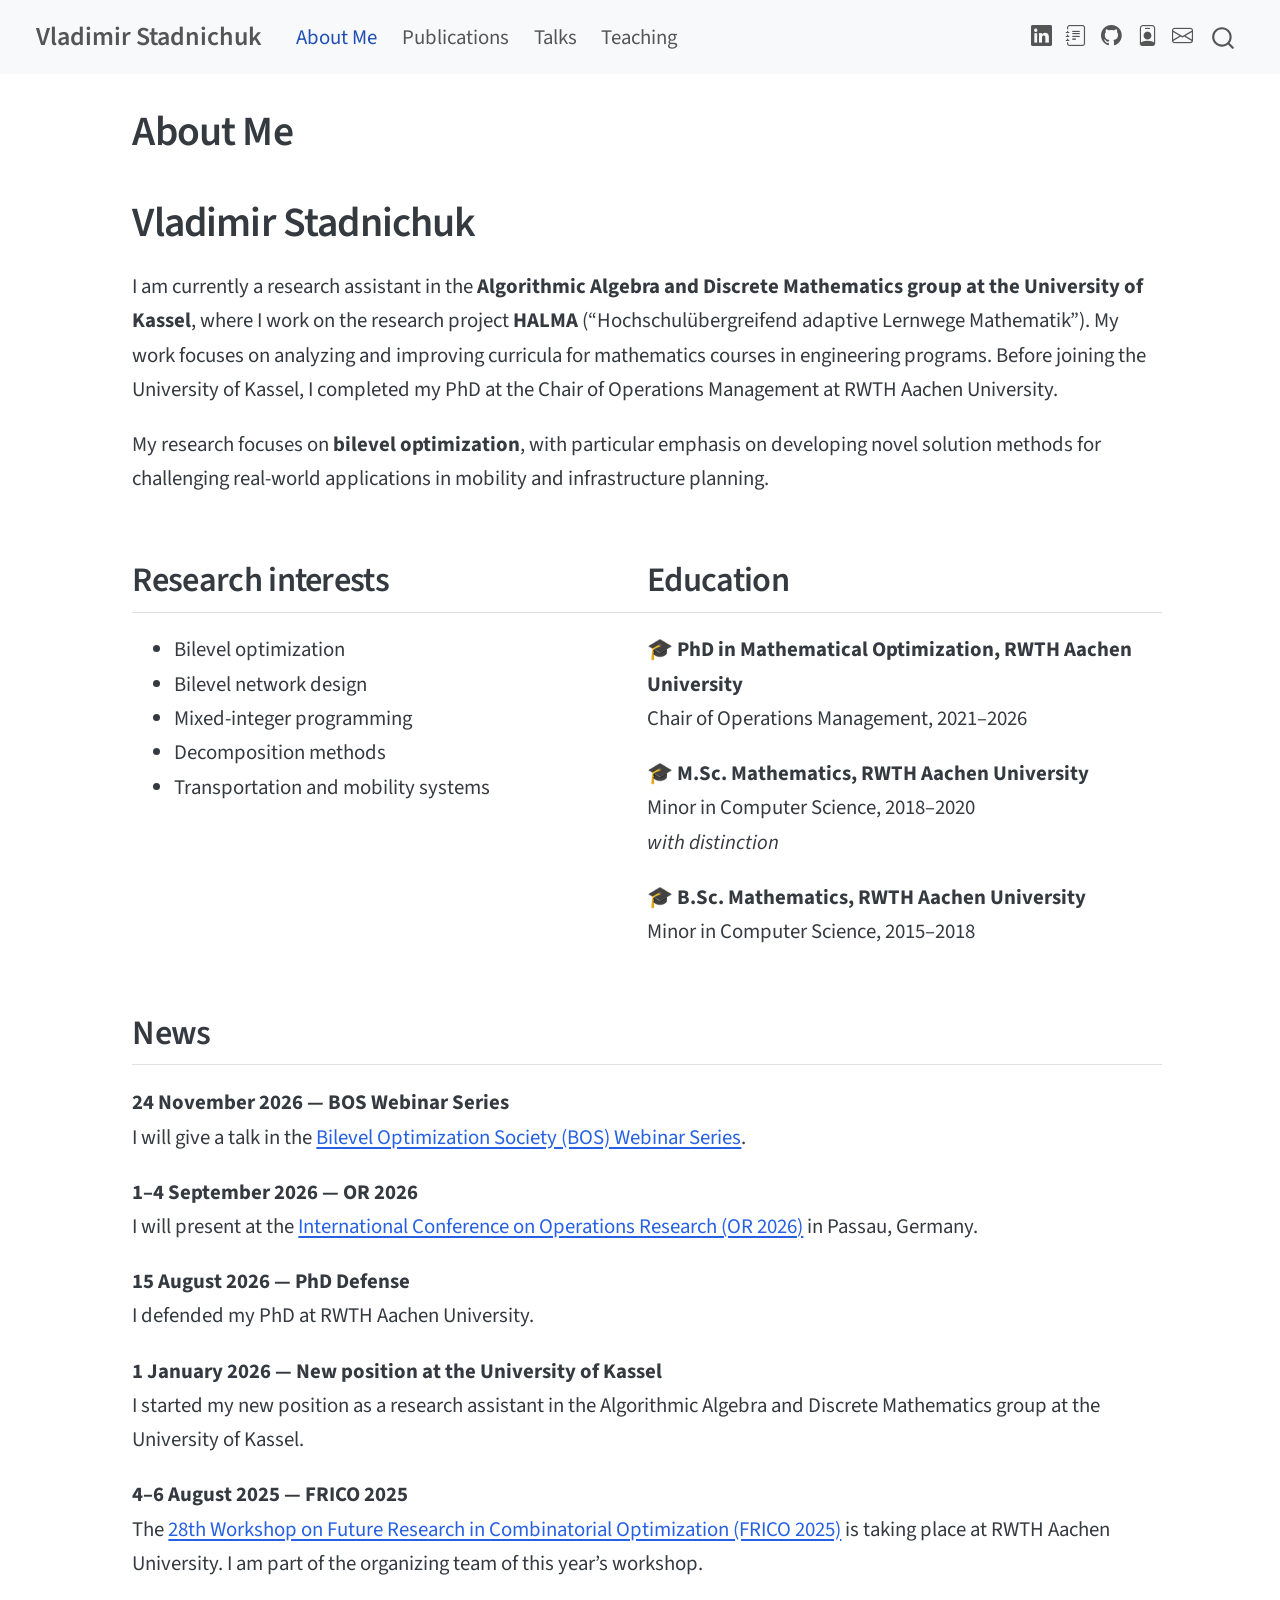
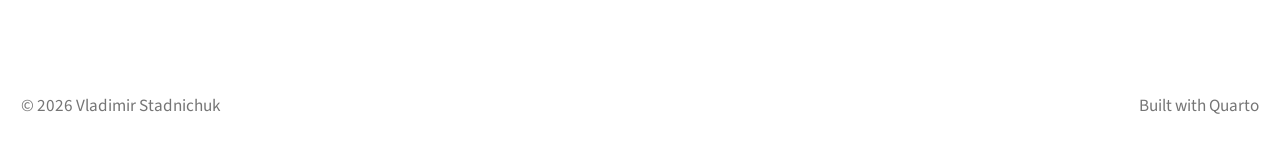
==== docs/index.html @ 01f08831 "First webpage draft" ====
<!DOCTYPE html>
<html xmlns="http://www.w3.org/1999/xhtml" lang="en" xml:lang="en"><head>

<meta charset="utf-8">
<meta name="generator" content="quarto-1.10.18">

<meta name="viewport" content="width=device-width, initial-scale=1.0, user-scalable=yes">


<title>About Me – Vladimir Stadnichuk</title>
<style>
/* Default styles provided by pandoc.
** See https://pandoc.org/MANUAL.html#variables-for-html for config info.
*/
span.smallcaps{font-variant: small-caps;}
div.columns{display: flex; gap: 1.5em;}
div.column{flex: auto;}
@media screen {
div.columns{gap: min(4vw, 1.5em);}
div.column{overflow-x: auto;}
}
div.hanging-indent{margin-left: 1.5em; text-indent: -1.5em;}
ul.task-list{list-style: none;}
ul.task-list li input[type="checkbox"] {
  width: 0.8em;
  margin: 0 0.8em 0.2em -1em; /* quarto-specific, see https://github.com/quarto-dev/quarto-cli/issues/4556 */ 
  vertical-align: middle;
}
</style>


<script src="site_libs/quarto-nav/quarto-nav.js"></script>
<script src="site_libs/quarto-nav/headroom.min.js"></script>
<script src="site_libs/clipboard/clipboard.min.js"></script>
<script src="site_libs/quarto-search/autocomplete.umd.js"></script>
<script src="site_libs/quarto-search/fuse.min.js"></script>
<script src="site_libs/quarto-search/quarto-search.js"></script>
<meta name="quarto:offset" content="./">
<script src="site_libs/quarto-html/quarto.js" type="module"></script>
<script src="site_libs/quarto-html/tabsets/tabsets.js" type="module"></script>
<script src="site_libs/quarto-html/popper.min.js"></script>
<script src="site_libs/quarto-html/tippy.umd.min.js"></script>
<script src="site_libs/quarto-html/anchor.min.js"></script>
<link href="site_libs/quarto-html/tippy.css" rel="stylesheet">
<link href="site_libs/quarto-html/quarto-syntax-highlighting-64a204ab8560d761af7679ceaba22944.css" rel="stylesheet" id="quarto-text-highlighting-styles">
<script src="site_libs/bootstrap/bootstrap.min.js"></script>
<link href="site_libs/bootstrap/bootstrap-icons.css" rel="stylesheet">
<link href="site_libs/bootstrap/bootstrap-e6b885503b5ebce8d97ba7823f3c7f02.min.css" rel="stylesheet" append-hash="true" id="quarto-bootstrap" data-mode="light">
<script id="quarto-search-options" type="application/json">{
  "location": "navbar",
  "copy-button": false,
  "collapse-after": 3,
  "panel-placement": "end",
  "type": "overlay",
  "limit": 50,
  "keyboard-shortcut": [
    "f",
    "/",
    "s"
  ],
  "show-item-context": false,
  "language": {
    "search-no-results-text": "No results",
    "search-matching-documents-text": "matching documents",
    "search-copy-link-title": "Copy link to search",
    "search-hide-matches-text": "Hide additional matches",
    "search-more-match-text": "more match in this document",
    "search-more-matches-text": "more matches in this document",
    "search-clear-button-title": "Clear",
    "search-text-placeholder": "",
    "search-detached-cancel-button-title": "Cancel",
    "search-submit-button-title": "Submit",
    "search-label": "Search"
  }
}</script>


<link rel="stylesheet" href="styles.css">
</head>

<body class="nav-fixed fullcontent quarto-light">

<div id="quarto-search-results"></div>
  <header id="quarto-header" class="headroom fixed-top">
    <nav class="navbar navbar-expand-lg " data-bs-theme="dark">
      <div class="navbar-container container-fluid">
      <div class="navbar-brand-container mx-auto">
    <a class="navbar-brand" href="./index.html">
    <span class="navbar-title">Vladimir Stadnichuk</span>
    </a>
  </div>
            <div id="quarto-search" class="" title="Search"></div>
          <button class="navbar-toggler" type="button" data-bs-toggle="collapse" data-bs-target="#navbarCollapse" aria-controls="navbarCollapse" role="menu" aria-expanded="false" aria-label="Toggle navigation" onclick="if (window.quartoToggleHeadroom) { window.quartoToggleHeadroom(); }">
  <span class="navbar-toggler-icon"></span>
</button>
          <div class="collapse navbar-collapse" id="navbarCollapse">
            <ul class="navbar-nav navbar-nav-scroll me-auto">
  <li class="nav-item">
    <a class="nav-link active" href="./index.html" aria-current="page"> 
<span class="menu-text">About Me</span></a>
  </li>  
  <li class="nav-item">
    <a class="nav-link" href="./publications.html"> 
<span class="menu-text">Publications</span></a>
  </li>  
  <li class="nav-item">
    <a class="nav-link" href="./talks.html"> 
<span class="menu-text">Talks</span></a>
  </li>  
  <li class="nav-item">
    <a class="nav-link" href="./teaching.html"> 
<span class="menu-text">Teaching</span></a>
  </li>  
</ul>
          </div> <!-- /navcollapse -->
            <div class="quarto-navbar-tools tools-wide">
    <a href="https://www.linkedin.com/in/v-stadnichuk/" title="" class="quarto-navigation-tool px-1" aria-label="LinkedIn"><i class="bi bi-linkedin"></i></a>
    <a href="https://www.researchgate.net/profile/Vladimir-Stadnichuk-2" title="" class="quarto-navigation-tool px-1" aria-label="ResearchGate"><i class="bi bi-journal-text"></i></a>
    <a href="https://github.com/vstadnichuk/" title="" class="quarto-navigation-tool px-1" aria-label="GitHub"><i class="bi bi-github"></i></a>
    <a href="https://orcid.org/0009-0007-8733-8811" title="" class="quarto-navigation-tool px-1" aria-label="ORCID"><i class="bi bi-person-badge"></i></a>
    <a href="mailto:vladimir.stadnichuk@uni-kassel.de" title="" class="quarto-navigation-tool px-1" aria-label="Email"><i class="bi bi-envelope"></i></a>
</div>
      </div> <!-- /container-fluid -->
    </nav>
</header>
<!-- content -->
<div id="quarto-content" class="quarto-container page-columns page-rows-contents page-layout-article page-navbar">
<!-- sidebar -->
<!-- margin-sidebar -->
    
<!-- main -->
<main class="content" id="quarto-document-content">

<header id="title-block-header" class="quarto-title-block default">
<div class="quarto-title">
<h1 class="title">About Me</h1>
</div>



<div class="quarto-title-meta">

    
  
    
  </div>
  


</header>


<section id="vladimir-stadnichuk" class="level1">
<h1>Vladimir Stadnichuk</h1>
<p>I am currently a research assistant in the <strong>Algorithmic Algebra and Discrete Mathematics group at the University of Kassel</strong>, where I work on the research project <strong>HALMA</strong> (“Hochschulübergreifend adaptive Lernwege Mathematik”). My work focuses on analyzing and improving curricula for mathematics courses in engineering programs. Before joining the University of Kassel, I completed my PhD at the Chair of Operations Management at RWTH Aachen University.</p>
<p>My research focuses on <strong>bilevel optimization</strong>, with particular emphasis on developing novel solution methods for challenging real-world applications in mobility and infrastructure planning.</p>
<div class="columns">
<div class="column" style="width:50%;">
<section id="research-interests" class="level2">
<h2 class="anchored" data-anchor-id="research-interests">Research interests</h2>
<ul>
<li>Bilevel optimization</li>
<li>Bilevel network design</li>
<li>Mixed-integer programming</li>
<li>Decomposition methods</li>
<li>Transportation and mobility systems</li>
</ul>
</section>
</div><div class="column" style="width:50%;">
<section id="education" class="level2">
<h2 class="anchored" data-anchor-id="education">Education</h2>
<p>🎓 <strong>PhD in Mathematical Optimization, RWTH Aachen University</strong><br>
Chair of Operations Management, 2021–2026</p>
<p>🎓 <strong>M.Sc. Mathematics, RWTH Aachen University</strong><br>
Minor in Computer Science, 2018–2020<br>
<em>with distinction</em></p>
<p>🎓 <strong>B.Sc. Mathematics, RWTH Aachen University</strong><br>
Minor in Computer Science, 2015–2018</p>
</section>
</div>
</div>
<section id="news" class="level2">
<h2 class="anchored" data-anchor-id="news">News</h2>
<p><strong>24 November 2026 — BOS Webinar Series</strong><br>
I will give a talk in the <a href="https://bileveloptimization.org/bos_webinar/schedule.html">Bilevel Optimization Society (BOS) Webinar Series</a>.</p>
<p><strong>1–4 September 2026 — OR 2026</strong><br>
I will present at the <a href="https://or2026.de/">International Conference on Operations Research (OR 2026)</a> in Passau, Germany.</p>
<p><strong>15 August 2026 — PhD Defense</strong><br>
I defended my PhD at RWTH Aachen University.</p>
<p><strong>1 January 2026 — New position at the University of Kassel</strong><br>
I started my new position as a research assistant in the Algorithmic Algebra and Discrete Mathematics group at the University of Kassel.</p>
<p><strong>4–6 August 2025 — FRICO 2025</strong><br>
The <a href="https://frico.rwth-aachen.de/">28th Workshop on Future Research in Combinatorial Optimization (FRICO 2025)</a> is taking place at RWTH Aachen University. I am part of the organizing team of this year’s workshop.</p>


</section>
</section>

</main> <!-- /main -->
<script id="quarto-html-after-body" type="application/javascript">
  window.document.addEventListener("DOMContentLoaded", function (event) {
    const icon = "";
    const anchorJS = new window.AnchorJS();
    anchorJS.options = {
      placement: 'right',
      icon: icon
    };
    anchorJS.add('.anchored');
    const isCodeAnnotation = (el) => {
      for (const clz of el.classList) {
        if (clz.startsWith('code-annotation-')) {                     
          return true;
        }
      }
      return false;
    }
    const onCopySuccess = function(e) {
      // button target
      const button = e.trigger;
      // don't keep focus
      button.blur();
      // flash "checked"
      button.classList.add('code-copy-button-checked');
      var currentTitle = button.getAttribute("title");
      button.setAttribute("title", "Copied!");
      let tooltip;
      if (window.bootstrap) {
        button.setAttribute("data-bs-toggle", "tooltip");
        button.setAttribute("data-bs-placement", "left");
        button.setAttribute("data-bs-title", "Copied!");
        tooltip = new bootstrap.Tooltip(button, 
          { trigger: "manual", 
            customClass: "code-copy-button-tooltip",
            offset: [0, -8]});
        tooltip.show();    
      }
      setTimeout(function() {
        if (tooltip) {
          tooltip.hide();
          button.removeAttribute("data-bs-title");
          button.removeAttribute("data-bs-toggle");
          button.removeAttribute("data-bs-placement");
        }
        button.setAttribute("title", currentTitle);
        button.classList.remove('code-copy-button-checked');
      }, 1000);
      // clear code selection
      e.clearSelection();
    }
    const getTextToCopy = function(trigger) {
      const outerScaffold = trigger.parentElement.cloneNode(true);
      const codeEl = outerScaffold.querySelector('code');
      for (const childEl of codeEl.children) {
        if (isCodeAnnotation(childEl)) {
          childEl.remove();
        }
      }
      return codeEl.innerText;
    }
    const clipboard = new window.ClipboardJS('.code-copy-button:not([data-in-quarto-modal])', {
      text: getTextToCopy
    });
    clipboard.on('success', onCopySuccess);
    if (window.document.getElementById('quarto-embedded-source-code-modal')) {
      const clipboardModal = new window.ClipboardJS('.code-copy-button[data-in-quarto-modal]', {
        text: getTextToCopy,
        container: window.document.getElementById('quarto-embedded-source-code-modal')
      });
      clipboardModal.on('success', onCopySuccess);
    }
      var localhostRegex = new RegExp(/^(?:http|https):\/\/localhost\:?[0-9]*\//);
      var mailtoRegex = new RegExp(/^mailto:/);
        var filterRegex = new RegExp('/' + window.location.host + '/');
      var isInternal = (href) => {
          return filterRegex.test(href) || localhostRegex.test(href) || mailtoRegex.test(href);
      }
      // Inspect non-navigation links and adorn them if external
     var links = window.document.querySelectorAll('a[href]:not(.nav-link):not(.navbar-brand):not(.toc-action):not(.sidebar-link):not(.sidebar-item-toggle):not(.pagination-link):not(.no-external):not([aria-hidden]):not(.dropdown-item):not(.quarto-navigation-tool):not(.about-link)');
      for (var i=0; i<links.length; i++) {
        const link = links[i];
        if (!isInternal(link.href)) {
          // undo the damage that might have been done by quarto-nav.js in the case of
          // links that we want to consider external
          if (link.dataset.originalHref !== undefined) {
            link.href = link.dataset.originalHref;
          }
        }
      }
    function tippyHover(el, contentFn, onTriggerFn, onUntriggerFn) {
      const config = {
        allowHTML: true,
        maxWidth: 500,
        delay: 100,
        arrow: false,
        appendTo: function(el) {
            return el.parentElement;
        },
        interactive: true,
        interactiveBorder: 10,
        theme: 'quarto',
        placement: 'bottom-start',
      };
      if (contentFn) {
        config.content = contentFn;
      }
      if (onTriggerFn) {
        config.onTrigger = onTriggerFn;
      }
      if (onUntriggerFn) {
        config.onUntrigger = onUntriggerFn;
      }
      window.tippy(el, config); 
    }
    const noterefs = window.document.querySelectorAll('a[role="doc-noteref"]');
    for (var i=0; i<noterefs.length; i++) {
      const ref = noterefs[i];
      tippyHover(ref, function() {
        // use id or data attribute instead here
        let href = ref.getAttribute('data-footnote-href') || ref.getAttribute('href');
        try { href = new URL(href).hash; } catch {}
        const id = href.replace(/^#\/?/, "");
        const note = window.document.getElementById(id);
        if (note) {
          return note.innerHTML;
        } else {
          return "";
        }
      });
    }
    const xrefs = window.document.querySelectorAll('a.quarto-xref');
    const processXRef = (id, note) => {
      // Strip column container classes
      const stripColumnClz = (el) => {
        el.classList.remove("page-full", "page-columns");
        if (el.children) {
          for (const child of el.children) {
            stripColumnClz(child);
          }
        }
      }
      stripColumnClz(note)
      if (id === null || id.startsWith('sec-')) {
        // Special case sections, only their first couple elements
        const container = document.createElement("div");
        if (note.children && note.children.length > 2) {
          container.appendChild(note.children[0].cloneNode(true));
          for (let i = 1; i < note.children.length; i++) {
            const child = note.children[i];
            if (child.tagName === "P" && child.innerText === "") {
              continue;
            } else {
              container.appendChild(child.cloneNode(true));
              break;
            }
          }
          if (window.Quarto?.typesetMath) {
            window.Quarto.typesetMath(container);
          }
          return container.innerHTML
        } else {
          if (window.Quarto?.typesetMath) {
            window.Quarto.typesetMath(note);
          }
          return note.innerHTML;
        }
      } else {
        // Remove any anchor links if they are present
        const anchorLink = note.querySelector('a.anchorjs-link');
        if (anchorLink) {
          anchorLink.remove();
        }
        if (window.Quarto?.typesetMath) {
          window.Quarto.typesetMath(note);
        }
        if (note.classList.contains("callout")) {
          return note.outerHTML;
        } else {
          return note.innerHTML;
        }
      }
    }
    for (var i=0; i<xrefs.length; i++) {
      const xref = xrefs[i];
      tippyHover(xref, undefined, function(instance) {
        instance.disable();
        let url = xref.getAttribute('href');
        let hash = undefined; 
        if (url.startsWith('#')) {
          hash = url;
        } else {
          try { hash = new URL(url).hash; } catch {}
        }
        if (hash) {
          const id = hash.replace(/^#\/?/, "");
          const note = window.document.getElementById(id);
          if (note !== null) {
            try {
              const html = processXRef(id, note.cloneNode(true));
              instance.setContent(html);
            } finally {
              instance.enable();
              instance.show();
            }
          } else {
            // See if we can fetch this
            fetch(url.split('#')[0])
            .then(res => res.text())
            .then(html => {
              const parser = new DOMParser();
              const htmlDoc = parser.parseFromString(html, "text/html");
              const note = htmlDoc.getElementById(id);
              if (note !== null) {
                const html = processXRef(id, note);
                instance.setContent(html);
              } 
            }).finally(() => {
              instance.enable();
              instance.show();
            });
          }
        } else {
          // See if we can fetch a full url (with no hash to target)
          // This is a special case and we should probably do some content thinning / targeting
          fetch(url)
          .then(res => res.text())
          .then(html => {
            const parser = new DOMParser();
            const htmlDoc = parser.parseFromString(html, "text/html");
            const note = htmlDoc.querySelector('main.content');
            if (note !== null) {
              // This should only happen for chapter cross references
              // (since there is no id in the URL)
              // remove the first header
              if (note.children.length > 0 && note.children[0].tagName === "HEADER") {
                note.children[0].remove();
              }
              const html = processXRef(null, note);
              instance.setContent(html);
            } 
          }).finally(() => {
            instance.enable();
            instance.show();
          });
        }
      }, function(instance) {
      });
    }
        let selectedAnnoteEl;
        const selectorForAnnotation = ( cell, annotation) => {
          let cellAttr = 'data-code-cell="' + cell + '"';
          let lineAttr = 'data-code-annotation="' +  annotation + '"';
          const selector = 'span[' + cellAttr + '][' + lineAttr + ']';
          return selector;
        }
        const selectCodeLines = (annoteEl) => {
          const doc = window.document;
          const targetCell = annoteEl.getAttribute("data-target-cell");
          const targetAnnotation = annoteEl.getAttribute("data-target-annotation");
          const annoteSpan = window.document.querySelector(selectorForAnnotation(targetCell, targetAnnotation));
          const lines = annoteSpan.getAttribute("data-code-lines").split(",");
          const lineIds = lines.map((line) => {
            return targetCell + "-" + line;
          })
          let top = null;
          let height = null;
          let parent = null;
          if (lineIds.length > 0) {
              //compute the position of the single el (top and bottom and make a div)
              const el = window.document.getElementById(lineIds[0]);
              top = el.offsetTop;
              height = el.offsetHeight;
              parent = el.parentElement.parentElement;
            if (lineIds.length > 1) {
              const lastEl = window.document.getElementById(lineIds[lineIds.length - 1]);
              const bottom = lastEl.offsetTop + lastEl.offsetHeight;
              height = bottom - top;
            }
            if (top !== null && height !== null && parent !== null) {
              // cook up a div (if necessary) and position it 
              let div = window.document.getElementById("code-annotation-line-highlight");
              if (div === null) {
                div = window.document.createElement("div");
                div.setAttribute("id", "code-annotation-line-highlight");
                div.style.position = 'absolute';
                parent.appendChild(div);
              }
              div.style.top = top - 2 + "px";
              div.style.height = height + 4 + "px";
              div.style.left = 0;
              let gutterDiv = window.document.getElementById("code-annotation-line-highlight-gutter");
              if (gutterDiv === null) {
                gutterDiv = window.document.createElement("div");
                gutterDiv.setAttribute("id", "code-annotation-line-highlight-gutter");
                gutterDiv.style.position = 'absolute';
                const codeCell = window.document.getElementById(targetCell);
                const gutter = codeCell.querySelector('.code-annotation-gutter');
                gutter.appendChild(gutterDiv);
              }
              gutterDiv.style.top = top - 2 + "px";
              gutterDiv.style.height = height + 4 + "px";
            }
            selectedAnnoteEl = annoteEl;
          }
        };
        const unselectCodeLines = () => {
          const elementsIds = ["code-annotation-line-highlight", "code-annotation-line-highlight-gutter"];
          elementsIds.forEach((elId) => {
            const div = window.document.getElementById(elId);
            if (div) {
              div.remove();
            }
          });
          selectedAnnoteEl = undefined;
        };
          // Handle positioning of the toggle
      window.addEventListener(
        "resize",
        throttle(() => {
          elRect = undefined;
          if (selectedAnnoteEl) {
            selectCodeLines(selectedAnnoteEl);
          }
        }, 10)
      );
      function throttle(fn, ms) {
      let throttle = false;
      let timer;
        return (...args) => {
          if(!throttle) { // first call gets through
              fn.apply(this, args);
              throttle = true;
          } else { // all the others get throttled
              if(timer) clearTimeout(timer); // cancel #2
              timer = setTimeout(() => {
                fn.apply(this, args);
                timer = throttle = false;
              }, ms);
          }
        };
      }
        // Attach click handler to the DT
        const annoteDls = window.document.querySelectorAll('dt[data-target-cell]');
        for (const annoteDlNode of annoteDls) {
          annoteDlNode.addEventListener('click', (event) => {
            const clickedEl = event.target;
            if (clickedEl !== selectedAnnoteEl) {
              unselectCodeLines();
              const activeEl = window.document.querySelector('dt[data-target-cell].code-annotation-active');
              if (activeEl) {
                activeEl.classList.remove('code-annotation-active');
              }
              selectCodeLines(clickedEl);
              clickedEl.classList.add('code-annotation-active');
            } else {
              // Unselect the line
              unselectCodeLines();
              clickedEl.classList.remove('code-annotation-active');
            }
          });
        }
    const findCites = (el) => {
      const parentEl = el.parentElement;
      if (parentEl) {
        const cites = parentEl.dataset.cites;
        if (cites) {
          return {
            el,
            cites: cites.split(' ')
          };
        } else {
          return findCites(el.parentElement)
        }
      } else {
        return undefined;
      }
    };
    var bibliorefs = window.document.querySelectorAll('a[role="doc-biblioref"]');
    for (var i=0; i<bibliorefs.length; i++) {
      const ref = bibliorefs[i];
      const citeInfo = findCites(ref);
      if (citeInfo) {
        tippyHover(citeInfo.el, function() {
          var popup = window.document.createElement('div');
          citeInfo.cites.forEach(function(cite) {
            var citeDiv = window.document.createElement('div');
            citeDiv.classList.add('hanging-indent');
            citeDiv.classList.add('csl-entry');
            var biblioDiv = window.document.getElementById('ref-' + cite);
            if (biblioDiv) {
              citeDiv.innerHTML = biblioDiv.innerHTML;
            }
            popup.appendChild(citeDiv);
          });
          return popup.innerHTML;
        });
      }
    }
  });
  </script>
</div> <!-- /content -->
<footer class="footer">
  <div class="nav-footer">
    <div class="nav-footer-left">
<p>© 2026 Vladimir Stadnichuk</p>
</div>   
    <div class="nav-footer-center">
      &nbsp;
    </div>
    <div class="nav-footer-right">
<p>Built with Quarto</p>
</div>
  </div>
</footer>




</body></html>
---- docs/site_libs/quarto-html/tippy.css ----
.tippy-box[data-animation=fade][data-state=hidden]{opacity:0}[data-tippy-root]{max-width:calc(100vw - 10px)}.tippy-box{position:relative;background-color:#333;color:#fff;border-radius:4px;font-size:14px;line-height:1.4;white-space:normal;outline:0;transition-property:transform,visibility,opacity}.tippy-box[data-placement^=top]>.tippy-arrow{bottom:0}.tippy-box[data-placement^=top]>.tippy-arrow:before{bottom:-7px;left:0;border-width:8px 8px 0;border-top-color:initial;transform-origin:center top}.tippy-box[data-placement^=bottom]>.tippy-arrow{top:0}.tippy-box[data-placement^=bottom]>.tippy-arrow:before{top:-7px;left:0;border-width:0 8px 8px;border-bottom-color:initial;transform-origin:center bottom}.tippy-box[data-placement^=left]>.tippy-arrow{right:0}.tippy-box[data-placement^=left]>.tippy-arrow:before{border-width:8px 0 8px 8px;border-left-color:initial;right:-7px;transform-origin:center left}.tippy-box[data-placement^=right]>.tippy-arrow{left:0}.tippy-box[data-placement^=right]>.tippy-arrow:before{left:-7px;border-width:8px 8px 8px 0;border-right-color:initial;transform-origin:center right}.tippy-box[data-inertia][data-state=visible]{transition-timing-function:cubic-bezier(.54,1.5,.38,1.11)}.tippy-arrow{width:16px;height:16px;color:#333}.tippy-arrow:before{content:"";position:absolute;border-color:transparent;border-style:solid}.tippy-content{position:relative;padding:5px 9px;z-index:1}
---- docs/site_libs/quarto-html/quarto-syntax-highlighting-64a204ab8560d761af7679ceaba22944.css ----
/* quarto syntax highlight colors */
:root {
  --quarto-hl-ot-color: #003B4F;
  --quarto-hl-at-color: #657422;
  --quarto-hl-ss-color: #20794D;
  --quarto-hl-an-color: #5E5E5E;
  --quarto-hl-fu-color: #4758AB;
  --quarto-hl-st-color: #20794D;
  --quarto-hl-cf-color: #003B4F;
  --quarto-hl-op-color: #5E5E5E;
  --quarto-hl-er-color: #AD0000;
  --quarto-hl-bn-color: #AD0000;
  --quarto-hl-al-color: #AD0000;
  --quarto-hl-va-color: #111111;
  --quarto-hl-bu-color: inherit;
  --quarto-hl-ex-color: inherit;
  --quarto-hl-pp-color: #AD0000;
  --quarto-hl-in-color: #5E5E5E;
  --quarto-hl-vs-color: #20794D;
  --quarto-hl-wa-color: #5E5E5E;
  --quarto-hl-do-color: #5E5E5E;
  --quarto-hl-im-color: #00769E;
  --quarto-hl-ch-color: #20794D;
  --quarto-hl-dt-color: #AD0000;
  --quarto-hl-fl-color: #AD0000;
  --quarto-hl-co-color: #5E5E5E;
  --quarto-hl-cv-color: #5E5E5E;
  --quarto-hl-cn-color: #8f5902;
  --quarto-hl-sc-color: #5E5E5E;
  --quarto-hl-dv-color: #AD0000;
  --quarto-hl-kw-color: #003B4F;
}

/* other quarto variables */
:root {
  --quarto-font-monospace: SFMono-Regular, Menlo, Monaco, Consolas, "Liberation Mono", "Courier New", monospace;
}

/* syntax highlight based on Pandoc's rules */
pre > code.sourceCode > span {
  color: #003B4F;
}

code.sourceCode > span {
  color: #003B4F;
}

div.sourceCode,
div.sourceCode pre.sourceCode {
  color: #003B4F;
}

/* Normal */
code span {
  color: #003B4F;
}

/* Alert */
code span.al {
  color: #AD0000;
  font-style: inherit;
}

/* Annotation */
code span.an {
  color: #5E5E5E;
  font-style: inherit;
}

/* Attribute */
code span.at {
  color: #657422;
  font-style: inherit;
}

/* BaseN */
code span.bn {
  color: #AD0000;
  font-style: inherit;
}

/* BuiltIn */
code span.bu {
  font-style: inherit;
}

/* ControlFlow */
code span.cf {
  color: #003B4F;
  font-weight: bold;
  font-style: inherit;
}

/* Char */
code span.ch {
  color: #20794D;
  font-style: inherit;
}

/* Constant */
code span.cn {
  color: #8f5902;
  font-style: inherit;
}

/* Comment */
code span.co {
  color: #5E5E5E;
  font-style: inherit;
}

/* CommentVar */
code span.cv {
  color: #5E5E5E;
  font-style: italic;
}

/* Documentation */
code span.do {
  color: #5E5E5E;
  font-style: italic;
}

/* DataType */
code span.dt {
  color: #AD0000;
  font-style: inherit;
}

/* DecVal */
code span.dv {
  color: #AD0000;
  font-style: inherit;
}

/* Error */
code span.er {
  color: #AD0000;
  font-style: inherit;
}

/* Extension */
code span.ex {
  font-style: inherit;
}

/* Float */
code span.fl {
  color: #AD0000;
  font-style: inherit;
}

/* Function */
code span.fu {
  color: #4758AB;
  font-style: inherit;
}

/* Import */
code span.im {
  color: #00769E;
  font-style: inherit;
}

/* Information */
code span.in {
  color: #5E5E5E;
  font-style: inherit;
}

/* Keyword */
code span.kw {
  color: #003B4F;
  font-weight: bold;
  font-style: inherit;
}

/* Operator */
code span.op {
  color: #5E5E5E;
  font-style: inherit;
}

/* Other */
code span.ot {
  color: #003B4F;
  font-style: inherit;
}

/* Preprocessor */
code span.pp {
  color: #AD0000;
  font-style: inherit;
}

/* SpecialChar */
code span.sc {
  color: #5E5E5E;
  font-style: inherit;
}

/* SpecialString */
code span.ss {
  color: #20794D;
  font-style: inherit;
}

/* String */
code span.st {
  color: #20794D;
  font-style: inherit;
}

/* Variable */
code span.va {
  color: #111111;
  font-style: inherit;
}

/* VerbatimString */
code span.vs {
  color: #20794D;
  font-style: inherit;
}

/* Warning */
code span.wa {
  color: #5E5E5E;
  font-style: italic;
}

.prevent-inlining {
  content: "</";
}

/*# sourceMappingURL=9d8d5bb603a83b8298b89080a598c93b.css.map */
---- docs/styles.css ----
/* Keep this file small at first.
   You can gradually customize the site here. */

.navbar-brand {
  font-weight: 600;
}

main {
  line-height: 1.65;
}

h1, h2 {
  letter-spacing: -0.02em;
}

a {
  text-underline-offset: 0.15em;
}
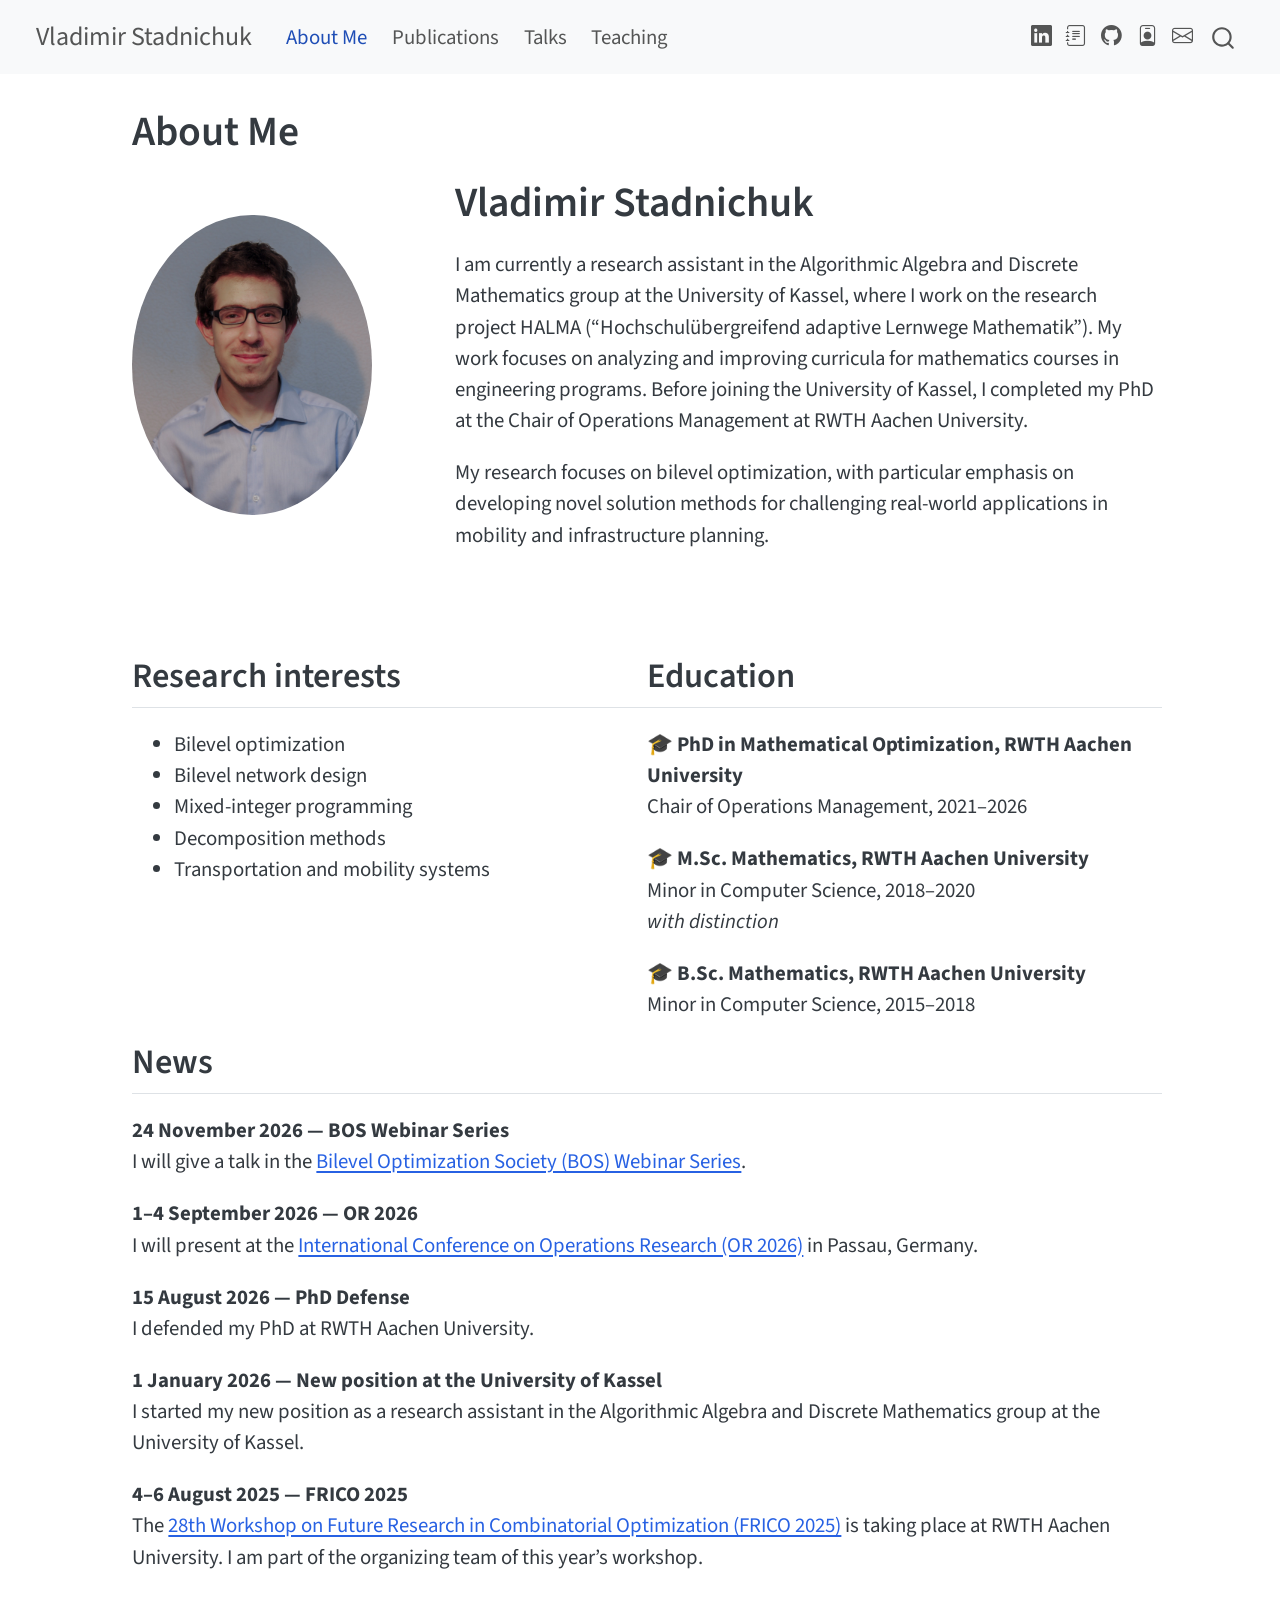
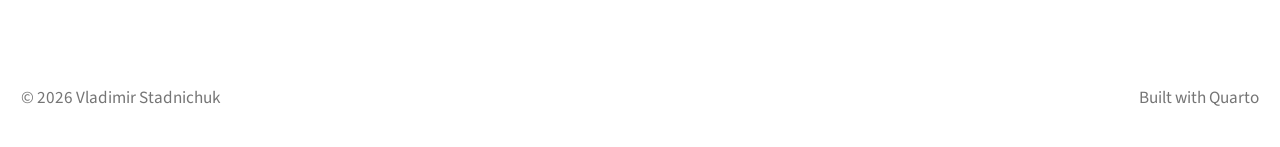
==== commit 85444b25: "Added Photo" ====
--- a/docs/index.html
+++ b/docs/index.html
@@ -45,7 +45,7 @@
 <link href="site_libs/quarto-html/quarto-syntax-highlighting-64a204ab8560d761af7679ceaba22944.css" rel="stylesheet" id="quarto-text-highlighting-styles">
 <script src="site_libs/bootstrap/bootstrap.min.js"></script>
 <link href="site_libs/bootstrap/bootstrap-icons.css" rel="stylesheet">
-<link href="site_libs/bootstrap/bootstrap-e6b885503b5ebce8d97ba7823f3c7f02.min.css" rel="stylesheet" append-hash="true" id="quarto-bootstrap" data-mode="light">
+<link href="site_libs/bootstrap/bootstrap-887c37c4f1f5d249d3a517dbd8a683f0.min.css" rel="stylesheet" append-hash="true" id="quarto-bootstrap" data-mode="light">
 <script id="quarto-search-options" type="application/json">{
   "location": "navbar",
   "copy-button": false,
@@ -150,10 +150,16 @@
 </header>
 
 
-<section id="vladimir-stadnichuk" class="level1">
+<div class="profile-grid">
+<div class="profile-photo">
+<p><img src="assets/me.jpg" class="profile-image img-fluid" alt="Vladimir Stadnichuk"></p>
+</div>
+<section id="vladimir-stadnichuk" class="level1 profile-text">
 <h1>Vladimir Stadnichuk</h1>
-<p>I am currently a research assistant in the <strong>Algorithmic Algebra and Discrete Mathematics group at the University of Kassel</strong>, where I work on the research project <strong>HALMA</strong> (“Hochschulübergreifend adaptive Lernwege Mathematik”). My work focuses on analyzing and improving curricula for mathematics courses in engineering programs. Before joining the University of Kassel, I completed my PhD at the Chair of Operations Management at RWTH Aachen University.</p>
-<p>My research focuses on <strong>bilevel optimization</strong>, with particular emphasis on developing novel solution methods for challenging real-world applications in mobility and infrastructure planning.</p>
+<p>I am currently a research assistant in the Algorithmic Algebra and Discrete Mathematics group at the University of Kassel, where I work on the research project HALMA (“Hochschulübergreifend adaptive Lernwege Mathematik”). My work focuses on analyzing and improving curricula for mathematics courses in engineering programs. Before joining the University of Kassel, I completed my PhD at the Chair of Operations Management at RWTH Aachen University.</p>
+<p>My research focuses on bilevel optimization, with particular emphasis on developing novel solution methods for challenging real-world applications in mobility and infrastructure planning.</p>
+</section>
+</div>
 <div class="columns">
 <div class="column" style="width:50%;">
 <section id="research-interests" class="level2">
@@ -193,7 +199,6 @@
 The <a href="https://frico.rwth-aachen.de/">28th Workshop on Future Research in Combinatorial Optimization (FRICO 2025)</a> is taking place at RWTH Aachen University. I am part of the organizing team of this year’s workshop.</p>
 
 
-</section>
 </section>
 
 </main> <!-- /main -->
--- a/docs/styles.css
+++ b/docs/styles.css
@@ -1,18 +1,79 @@
-/* Keep this file small at first.
-   You can gradually customize the site here. */
+/* Desktop font size is controlled by:
+   fontsize: 1.3em
+   in _quarto.yml
+*/
 
-.navbar-brand {
-  font-weight: 600;
+
+/* ---------- Profile ---------- */
+
+.profile-grid {
+  display: grid;
+  grid-template-columns: minmax(180px, 260px) minmax(0, 1fr);
+  gap: 3rem;
+  align-items: center;
+  margin-bottom: 2rem;
 }
 
-main {
-  line-height: 1.65;
+.profile-photo {
+  display: flex;
+  justify-content: center;
+  align-items: center;
 }
 
-h1, h2 {
-  letter-spacing: -0.02em;
+.profile-image {
+  width: min(100%, 240px);
+  aspect-ratio: 4 / 5;
+  object-fit: cover;
+  object-position: center;
+  border-radius: 50%;
+  display: block;
 }
 
-a {
-  text-underline-offset: 0.15em;
+.profile-text {
+  min-width: 0;
 }
+
+.profile-text h1 {
+  margin-top: 0;
+}
+
+
+/* ---------- Mobile ---------- */
+
+@media screen and (max-width: 768px) {
+
+  html {
+    font-size: 15px !important;
+  }
+
+  .profile-grid {
+    grid-template-columns: 1fr;
+    gap: 1.5rem;
+  }
+
+  .profile-image {
+    width: min(50vw, 200px);
+  }
+
+  .profile-text h1 {
+    text-align: center;
+  }
+
+  main {
+    line-height: 1.6;
+  }
+}
+
+
+/* ---------- Small phones ---------- */
+
+@media screen and (max-width: 480px) {
+
+  html {
+    font-size: 14px !important;
+  }
+
+  .profile-image {
+    width: min(55vw, 180px);
+  }
+}
